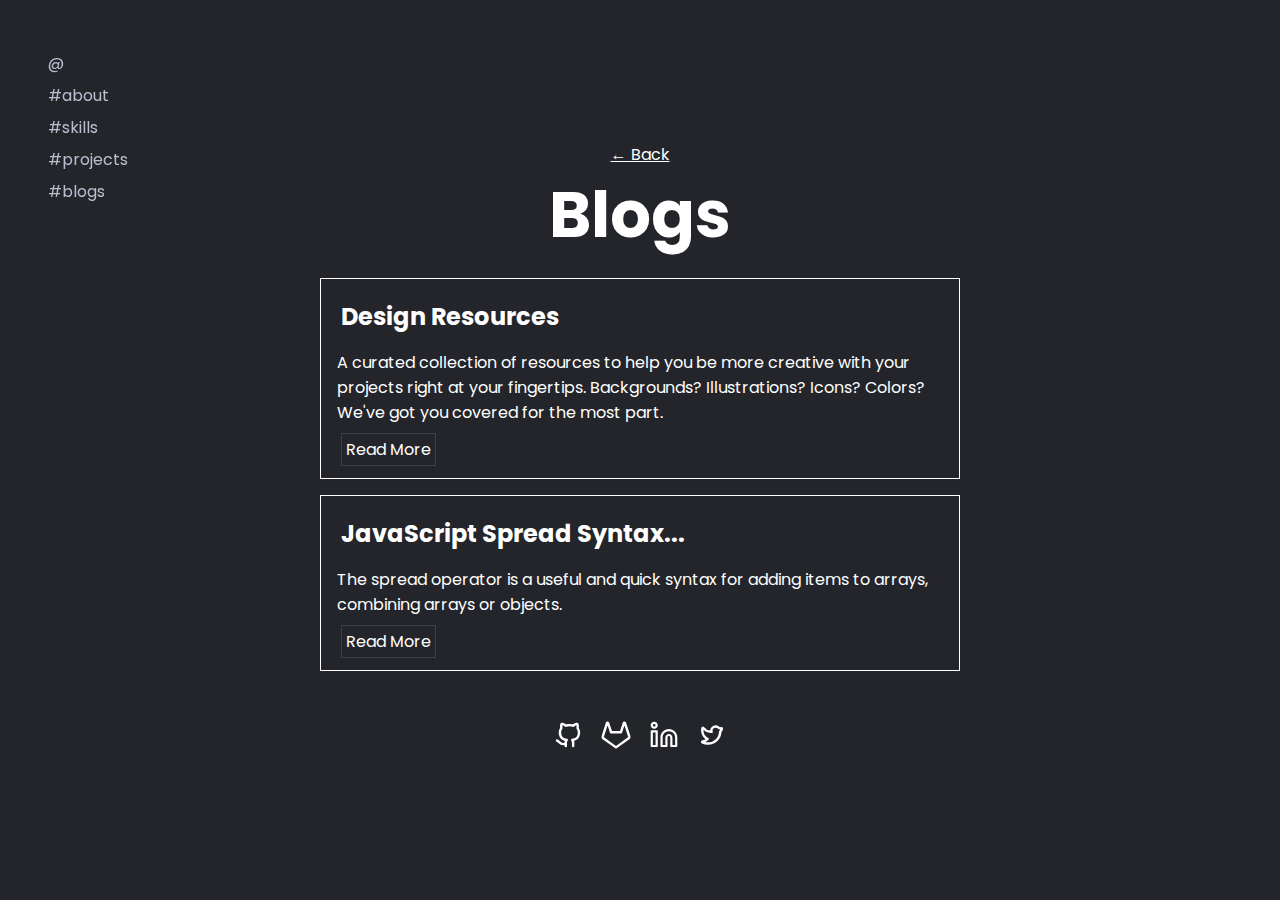
==== blogs.html @ 528c889e "Added js spread syntax blog" ====
<!DOCTYPE html>
<html lang="en">
	<head>
		<meta charset="UTF-8" />
		<meta http-equiv="X-UA-Compatible" content="IE=edge" />
		<meta name="viewport" content="width=device-width, initial-scale=1.0" />
		<link rel="stylesheet" href="./styles/main.css" />
		<link rel="stylesheet" href="./styles/blog.css" />
		<title>Adith A Danthi</title>
	</head>
	<body>
		<nav id="navigation" class="nav">
			<ul>
				<li><a href="./index.html">@</a></li>
				<li><a href="./index.html#about">#about</a></li>
				<li><a href="./index.html#skills">#skills</a></li>
				<li><a href="./index.html#projects">#projects</a></li>
				<li><a href="#blogs">#blogs</a></li>
			</ul>
		</nav>
		<div id="blogs" class="container dark">
			<a class="link" href="./index.html#blogs"> &leftarrow; Back </a>
			<h1 class="heading2">Blogs</h1>
			<div class="blogs-list">
				<div class="card-long">
					<h2 class="blog-title">Design Resources</h2>
					<p>
						A curated collection of resources to help you be more creative with
						your projects right at your fingertips. Backgrounds? Illustrations?
						Icons? Colors? We've got you covered for the most part.
					</p>
					<div class="actions">
						<a class="btn-link" href="./blogs/design_resources.html">
							Read More
						</a>
					</div>
				</div>
				<div class="card-long">
					<h2 class="blog-title">JavaScript Spread Syntax...</h2>
					<p>
						The spread operator is a useful and quick syntax for adding items to
						arrays, combining arrays or objects.
					</p>
					<div class="actions">
						<a class="btn-link" href="./blogs/js_spread_syntax.html">
							Read More
						</a>
					</div>
				</div>
			</div>
			<footer>
				<div class="social-icons">
					<a
						title="GitHub"
						href="https://github.com/adith-a-danthi"
						target="_blank"
					>
						<img class="social-icon" src="assets/github.svg" />
					</a>
					<a
						title="GitLab"
						href="https://gitlab.com/adith_danthi"
						target="_blank"
					>
						<img class="social-icon" src="assets/gitlab.svg" />
					</a>
					<a
						title="LinkedIn"
						href="https://www.linkedin.com/in/adith-a-danthi/"
						target="_blank"
					>
						<img class="social-icon" src="assets/linkedin.svg" />
					</a>
					<a
						title="Twitter"
						href="https://twitter.com/adith_danthi"
						target="_blank"
					>
						<img class="social-icon" src="assets/twitter.svg" />
					</a>
				</div>
			</footer>
		</div>
	</body>
</html>
---- styles/main.css ----
@import url("https://fonts.googleapis.com/css2?family=Poppins:ital,wght@0,400;0,500;0,600;0,700;1,400&display=swap");

:root {
	--dark-color: #23252a;
	--light-color: #ffffff;
	--faded-color: #3c3f44;
	--accent-color: #fd0037;
	--accent-dark-color: #681b2d;
}

*,
*:before,
*:after {
	padding: 0;
	margin: 0;
	box-sizing: border-box;
}

* {
	font-family: "Poppins", sans-serif;
}

html {
	background-color: var(--dark-color);
	color: var(--light-color);
}

.nav {
	position: fixed;
	display: flex;
	justify-content: center;
	align-items: center;
	z-index: 1;
	padding: 3em;
}

.nav ul {
	list-style: none;
}

.nav ul li {
	line-height: 2rem;
}

.nav a {
	text-decoration: none;
	color: #b9bece;
}

.nav a:hover {
	color: var(--accent-color);
}

.container {
	min-height: 100vh;
    /* overflow-y: auto; */
	max-width: 65vw;
	display: flex;
	flex-direction: column;
	align-items: center;
	justify-content: center;
	margin: auto;
	padding: 5em 1em;
}

.light,
.light * {
	/* color: #292b30; */
    color: var(--dark-color);
	background-color: var(--light-color);
}

.dark,
.dark * {
	color: var(--light-color);
	background-color: var(--dark-color);
}

.intro {
	display: flex;
	flex-direction: column;
}

.intro h1,
.heading2 {
	font-size: 4rem;
	align-self: center;
}

.intro h2 {
	font-size: 2.5rem;
	font-weight: 500;
	align-self: center;
}

.accent-text {
	color: var(--accent-color);
}
.accent-dark-text {
	color: var(--accent-dark-color);
}

#hello,
.heading {
	color: var(--faded-color);
	font-size: 10rem;
	align-self: center;
	margin-top: -0.25em;
}

.social-icons {
	display: flex;
	flex-direction: row;
	justify-content: space-evenly;
	align-items: flex-start;
	margin-top: 2rem;
}

.social-icon,
.skill-icon {
	height: 2rem;
	width: 2rem;
	margin: auto 0.5em;
}

.about-text {
	font-size: 1.5rem;
	font-weight: 500;
	text-align: justify;
	margin: 1em;
}

.skills {
	display: flex;
	flex-wrap: wrap;
	justify-content: space-around;
}

.skill {
	text-align: center;
	padding: 5px;
	margin: 5px;
	font-size: 1.5rem;
	display: inline-flex;
}
.blog-list,
.project-list {
    display: flex;
    flex-wrap: wrap;
    justify-content: space-evenly;
	margin: 1em;
}

.card {
    margin: 0.5em;
    padding: 1em;
    width: 300px;
    max-height: 300px;
    border: 1px solid var(--faded-color);
    display: flex;
    flex-direction: column;
    justify-content: space-between;
}

.card * {
    margin: 0.25em;
    padding: 0.25em;
}

.card p {
    text-align: justify;
    overflow: hidden;
    text-overflow: ellipsis;
}

.btn-link-solid {
    margin: 0.25em;
    padding: 0.25em;
    text-decoration: none;
    border: 1px solid var(--light-color);
    background-color: var(--light-color);
    color: var(--dark-color);
}

.btn-link-solid:hover {
    border: 1px solid var(--accent-color);
    background-color: var(--accent-color);
}

.btn-link {
    margin: 0.25em;
    padding: 0.25em;
    text-decoration: none;
    border: 1px solid var(--faded-color);
}

.btn-link:hover {
    color: var(--accent-color);
    border: 1px solid var(--accent-color);
}

@media screen and (max-width: 1200px) {
	.container {
		width: 75vw;
	}
	#hello,
	.heading {
		font-size: 8.5em;
	}
	.intro h1,
    .heading2 {
		font-size: 3em;
	}
	.intro h2 {
		font-size: 1.75em;
	}
	.skill-icon,
	.social-icon {
		height: 1.8rem;
		width: 1.8rem;
	}
	.skill,
	.about-text {
		font-size: 1.5rem;
	}
}

@media screen and (max-width: 768px) {
	.nav {
		display: none;
	}
	.container {
		width: 85vw;
	}
	#hello,
	.heading {
		font-size: 6.5em;
	}
	.intro h1,
    .heading2 {
		font-size: 2.25em;
	}
	.intro h2 {
		font-size: 1.5em;
	}
	.social-icons {
		margin-top: 1.5rem;
	}
	.skill-icon,
	.social-icon {
		height: 1.6rem;
		width: 1.6rem;
	}
	.skill,
	.about-text {
		font-size: 1.2rem;
	}
}

@media screen and (max-width: 568px) {
	#hello,
	.heading {
		font-size: 4.5em;
	}
	.intro h1,
    .heading2 {
		font-size: 1.75em;
	}
	.skill,
	.intro h2,
	.about-text {
		font-size: 1em;
	}
	.social-icons {
		margin-top: 1.25rem;
	}
	.skill-icon,
	.social-icon {
		height: 1.2rem;
		width: 1.2rem;
	}
    .project-list h2 {
        font-size: 1.25rem;
    }
}
---- styles/blog.css ----
:root {
    --code: #f0f0f0;
}

.card-long {
	width: 50vw;
	margin: 1em;
	padding: 0.5em;
	border: 1px solid var(--light-color);
}

.card-long * {
	margin: 0.25em;
	padding: 0.25em;
}

.card-long p {
	word-wrap: normal;
}

.nav,
.nav * {
	background-color: transparent;
}

.subheading {
	font-size: 1.5em;
	margin: 1em auto;
}

.category {
	font-size: 2em;
	margin-top: 1em;
}

.blog {
	display: block;
	max-width: 50vw;
	margin: 2em auto;
	padding: 1em;
	word-wrap: normal;
}

.blog .normal {
	font-size: 1.1em;
	margin: 0.5em 0;
	text-align: justify;
}

.detailed-list li {
	margin: 1em;
}

.list li {
    margin: 0.25em 1em;
}

.link {
	text-decoration: underline;
}

.link:hover {
	color: var(--accent-color);
}

.list-item-title {
	font-size: 1.5em;
}

.code-block,
.code-block * {
    background-color: var(--faded-color);
    color: var(--light-color);
}

.code {
    background-color: var(--code);
}

.spread {
    display: block;
    margin: 0.1em auto;
    padding: 0.1em;
    text-align: center;
    background-color: yellow;
    font-weight: 900;
}

@media screen and (max-width: 1200px) {
	.nav a {
		font-size: 0.75em;
	}
	.blog,
	.card-long {
		width: 65vw;
		max-width: 75vw;
	}
	.category {
		font-size: 1.75em;
	}
	.subheading {
		font-size: 1.5rem;
	}
}

@media screen and (max-width: 768px) {
	.blog,
	.card-long {
		width: 85vw;
		max-width: 85vw;
	}
	.category {
		font-size: 1.5em;
	}
	.subheading,
	.blog-title,
	.list-item-title {
		font-size: 1.2rem;
	}
    code,
	.blog .normal {
		font-size: 1em;
	}
}

@media screen and (max-width: 568px) {
	.category {
		font-size: 1.2em;
	}
	.subheading,
	.list-item-title {
		font-size: 1em;
	}
    code,
	.blog .normal {
		font-size: 0.75em;
	}
}
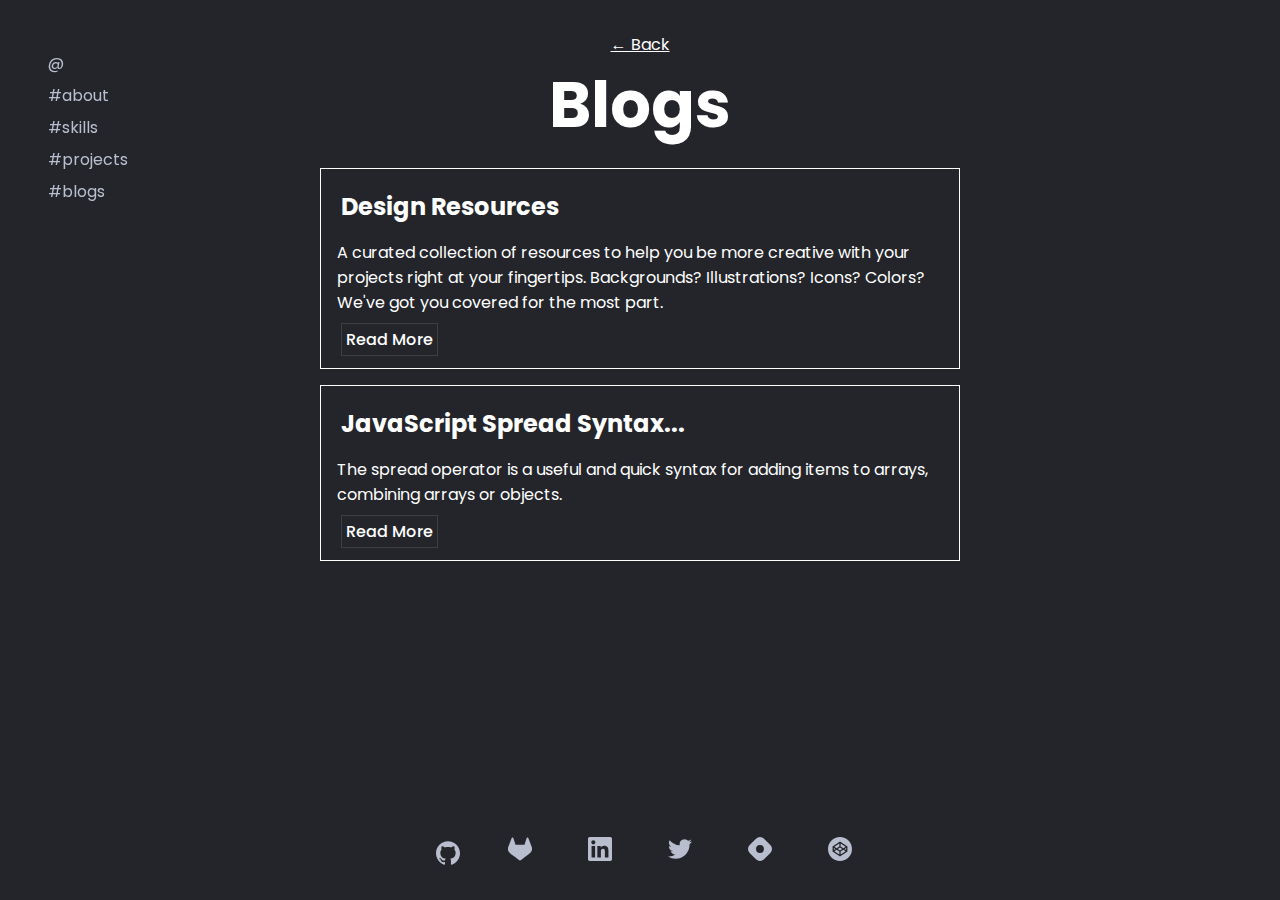
==== commit 95dec0da: "🍱 feat: update social icons and links" ====
--- a/blogs.html
+++ b/blogs.html
@@ -1,85 +1,161 @@
 <!DOCTYPE html>
 <html lang="en">
-	<head>
-		<meta charset="UTF-8" />
-		<meta http-equiv="X-UA-Compatible" content="IE=edge" />
-		<meta name="viewport" content="width=device-width, initial-scale=1.0" />
-		<link rel="stylesheet" href="./styles/main.css" />
-		<link rel="stylesheet" href="./styles/blog.css" />
-		<title>Adith A Danthi</title>
-	</head>
-	<body>
-		<nav id="navigation" class="nav">
-			<ul>
-				<li><a href="./index.html">@</a></li>
-				<li><a href="./index.html#about">#about</a></li>
-				<li><a href="./index.html#skills">#skills</a></li>
-				<li><a href="./index.html#projects">#projects</a></li>
-				<li><a href="#blogs">#blogs</a></li>
-			</ul>
-		</nav>
-		<div id="blogs" class="container dark">
-			<a class="link" href="./index.html#blogs"> &leftarrow; Back </a>
-			<h1 class="heading2">Blogs</h1>
-			<div class="blogs-list">
-				<div class="card-long">
-					<h2 class="blog-title">Design Resources</h2>
-					<p>
-						A curated collection of resources to help you be more creative with
-						your projects right at your fingertips. Backgrounds? Illustrations?
-						Icons? Colors? We've got you covered for the most part.
-					</p>
-					<div class="actions">
-						<a class="btn-link" href="./blogs/design_resources.html">
-							Read More
-						</a>
-					</div>
-				</div>
-				<div class="card-long">
-					<h2 class="blog-title">JavaScript Spread Syntax...</h2>
-					<p>
-						The spread operator is a useful and quick syntax for adding items to
-						arrays, combining arrays or objects.
-					</p>
-					<div class="actions">
-						<a class="btn-link" href="./blogs/js_spread_syntax.html">
-							Read More
-						</a>
-					</div>
-				</div>
-			</div>
-			<footer>
-				<div class="social-icons">
-					<a
-						title="GitHub"
-						href="https://github.com/adith-a-danthi"
-						target="_blank"
-					>
-						<img class="social-icon" src="assets/github.svg" />
-					</a>
-					<a
-						title="GitLab"
-						href="https://gitlab.com/adith_danthi"
-						target="_blank"
-					>
-						<img class="social-icon" src="assets/gitlab.svg" />
-					</a>
-					<a
-						title="LinkedIn"
-						href="https://www.linkedin.com/in/adith-a-danthi/"
-						target="_blank"
-					>
-						<img class="social-icon" src="assets/linkedin.svg" />
-					</a>
-					<a
-						title="Twitter"
-						href="https://twitter.com/adith_danthi"
-						target="_blank"
-					>
-						<img class="social-icon" src="assets/twitter.svg" />
-					</a>
-				</div>
-			</footer>
-		</div>
-	</body>
+  <head>
+    <meta charset="UTF-8" />
+    <meta http-equiv="X-UA-Compatible" content="IE=edge" />
+    <meta name="viewport" content="width=device-width, initial-scale=1.0" />
+    <link rel="shortcut icon" href="./assets/favicon.ico" type="image/x-icon" />
+    <link rel="stylesheet" href="./styles/main.css" />
+    <link rel="stylesheet" href="./styles/blog.css" />
+    <title>Blog | Adith A Danthi</title>
+  </head>
+  <body>
+    <nav id="navigation" class="nav">
+      <ul>
+        <li><a href="./index.html">@</a></li>
+        <li><a href="./index.html#about">#about</a></li>
+        <li><a href="./index.html#skills">#skills</a></li>
+        <li><a href="./index.html#projects">#projects</a></li>
+        <li><a href="#blogs">#blogs</a></li>
+      </ul>
+    </nav>
+    <div id="blogs" class="container dark">
+      <a class="link" href="./index.html#blogs"> &leftarrow; Back </a>
+      <h1 class="heading2">Blogs</h1>
+      <div class="blogs-list flex-grow">
+        <div class="card-long">
+          <h2 class="blog-title">Design Resources</h2>
+          <p>
+            A curated collection of resources to help you be more creative with
+            your projects right at your fingertips. Backgrounds? Illustrations?
+            Icons? Colors? We've got you covered for the most part.
+          </p>
+          <div class="actions">
+            <a class="btn-link" href="./blogs/design_resources.html">
+              Read More
+            </a>
+          </div>
+        </div>
+        <div class="card-long">
+          <h2 class="blog-title">JavaScript Spread Syntax...</h2>
+          <p>
+            The spread operator is a useful and quick syntax for adding items to
+            arrays, combining arrays or objects.
+          </p>
+          <div class="actions">
+            <a class="btn-link" href="./blogs/js_spread_syntax.html">
+              Read More
+            </a>
+          </div>
+        </div>
+      </div>
+      <footer class="footer">
+        <div class="social-icons">
+          <a
+            title="GitHub"
+            href="https://github.com/adith-a-danthi"
+            target="_blank"
+            class="social-icon"
+          >
+            <svg
+              role="img"
+              viewBox="0 0 24 24"
+              xmlns="http://www.w3.org/2000/svg"
+              class="social-icon"
+            >
+              <title>GitHub</title>
+              <path
+                d="M12 .297c-6.63 0-12 5.373-12 12 0 5.303 3.438 9.8 8.205 11.385.6.113.82-.258.82-.577 0-.285-.01-1.04-.015-2.04-3.338.724-4.042-1.61-4.042-1.61C4.422 18.07 3.633 17.7 3.633 17.7c-1.087-.744.084-.729.084-.729 1.205.084 1.838 1.236 1.838 1.236 1.07 1.835 2.809 1.305 3.495.998.108-.776.417-1.305.76-1.605-2.665-.3-5.466-1.332-5.466-5.93 0-1.31.465-2.38 1.235-3.22-.135-.303-.54-1.523.105-3.176 0 0 1.005-.322 3.3 1.23.96-.267 1.98-.399 3-.405 1.02.006 2.04.138 3 .405 2.28-1.552 3.285-1.23 3.285-1.23.645 1.653.24 2.873.12 3.176.765.84 1.23 1.91 1.23 3.22 0 4.61-2.805 5.625-5.475 5.92.42.36.81 1.096.81 2.22 0 1.606-.015 2.896-.015 3.286 0 .315.21.69.825.57C20.565 22.092 24 17.592 24 12.297c0-6.627-5.373-12-12-12"
+              />
+            </svg>
+          </a>
+          <a
+            title="GitLab"
+            href="https://gitlab.com/adith_danthi"
+            target="_blank"
+          >
+            <svg
+              role="img"
+              viewBox="0 0 24 24"
+              xmlns="http://www.w3.org/2000/svg"
+              class="social-icon"
+            >
+              <title>GitLab</title>
+              <path
+                d="m23.6004 9.5927-.0337-.0862L20.3.9814a.851.851 0 0 0-.3362-.405.8748.8748 0 0 0-.9997.0539.8748.8748 0 0 0-.29.4399l-2.2055 6.748H7.5375l-2.2057-6.748a.8573.8573 0 0 0-.29-.4412.8748.8748 0 0 0-.9997-.0537.8585.8585 0 0 0-.3362.4049L.4332 9.5015l-.0325.0862a6.0657 6.0657 0 0 0 2.0119 7.0105l.0113.0087.03.0213 4.976 3.7264 2.462 1.8633 1.4995 1.1321a1.0085 1.0085 0 0 0 1.2197 0l1.4995-1.1321 2.4619-1.8633 5.006-3.7489.0125-.01a6.0682 6.0682 0 0 0 2.0094-7.003z"
+              />
+            </svg>
+          </a>
+          <a
+            title="LinkedIn"
+            href="https://www.linkedin.com/in/adith-a-danthi/"
+            target="_blank"
+          >
+            <svg
+              role="img"
+              viewBox="0 0 24 24"
+              xmlns="http://www.w3.org/2000/svg"
+              class="social-icon"
+            >
+              <title>LinkedIn</title>
+              <path
+                d="M20.447 20.452h-3.554v-5.569c0-1.328-.027-3.037-1.852-3.037-1.853 0-2.136 1.445-2.136 2.939v5.667H9.351V9h3.414v1.561h.046c.477-.9 1.637-1.85 3.37-1.85 3.601 0 4.267 2.37 4.267 5.455v6.286zM5.337 7.433c-1.144 0-2.063-.926-2.063-2.065 0-1.138.92-2.063 2.063-2.063 1.14 0 2.064.925 2.064 2.063 0 1.139-.925 2.065-2.064 2.065zm1.782 13.019H3.555V9h3.564v11.452zM22.225 0H1.771C.792 0 0 .774 0 1.729v20.542C0 23.227.792 24 1.771 24h20.451C23.2 24 24 23.227 24 22.271V1.729C24 .774 23.2 0 22.222 0h.003z"
+              />
+            </svg>
+          </a>
+          <a
+            title="Twitter"
+            href="https://twitter.com/adith_danthi"
+            target="_blank"
+          >
+            <svg
+              role="img"
+              viewBox="0 0 24 24"
+              xmlns="http://www.w3.org/2000/svg"
+              class="social-icon"
+            >
+              <title>Twitter</title>
+              <path
+                d="M23.953 4.57a10 10 0 01-2.825.775 4.958 4.958 0 002.163-2.723c-.951.555-2.005.959-3.127 1.184a4.92 4.92 0 00-8.384 4.482C7.69 8.095 4.067 6.13 1.64 3.162a4.822 4.822 0 00-.666 2.475c0 1.71.87 3.213 2.188 4.096a4.904 4.904 0 01-2.228-.616v.06a4.923 4.923 0 003.946 4.827 4.996 4.996 0 01-2.212.085 4.936 4.936 0 004.604 3.417 9.867 9.867 0 01-6.102 2.105c-.39 0-.779-.023-1.17-.067a13.995 13.995 0 007.557 2.209c9.053 0 13.998-7.496 13.998-13.985 0-.21 0-.42-.015-.63A9.935 9.935 0 0024 4.59z"
+              />
+            </svg>
+          </a>
+          <a
+            title="Hashnode"
+            href="https://adithdanthi.hashnode.dev"
+            target="_blank"
+          >
+            <svg
+              role="img"
+              viewBox="0 0 24 24"
+              xmlns="http://www.w3.org/2000/svg"
+              class="social-icon"
+            >
+              <title>Hashnode</title>
+              <path
+                d="M22.351 8.019l-6.37-6.37a5.63 5.63 0 0 0-7.962 0l-6.37 6.37a5.63 5.63 0 0 0 0 7.962l6.37 6.37a5.63 5.63 0 0 0 7.962 0l6.37-6.37a5.63 5.63 0 0 0 0-7.962zM12 15.953a3.953 3.953 0 1 1 0-7.906 3.953 3.953 0 0 1 0 7.906z"
+              />
+            </svg>
+          </a>
+          <a
+            title="CodePen"
+            href="https://codepen.io/adith-a-danthi"
+            target="_blank"
+          >
+            <svg
+              role="img"
+              viewBox="0 0 24 24"
+              xmlns="http://www.w3.org/2000/svg"
+              class="social-icon"
+            >
+              <title>CodePen</title>
+              <path
+                d="M18.144 13.067v-2.134L16.55 12zm1.276 1.194a.628.628 0 01-.006.083l-.005.028-.011.053-.01.031c-.005.016-.01.031-.017.047l-.014.03a.78.78 0 01-.021.043l-.019.03a.57.57 0 01-.08.1l-.026.025a.602.602 0 01-.036.03l-.029.022-.01.008-6.782 4.522a.637.637 0 01-.708 0L4.864 14.79l-.01-.008a.599.599 0 01-.065-.052l-.026-.025-.032-.034-.021-.028a.588.588 0 01-.067-.11l-.014-.031a.644.644 0 01-.017-.047l-.01-.03c-.004-.018-.008-.036-.01-.054l-.006-.028a.628.628 0 01-.006-.083V9.739c0-.028.002-.055.006-.083l.005-.027.011-.054.01-.03a.574.574 0 01.12-.217l.031-.034.026-.025a.62.62 0 01.065-.052l.01-.008 6.782-4.521a.638.638 0 01.708 0l6.782 4.521.01.008.03.022.035.03c.01.008.017.016.026.025a.545.545 0 01.08.1l.019.03a.633.633 0 01.021.043l.014.03c.007.016.012.032.017.047l.01.031c.004.018.008.036.01.054l.006.027a.619.619 0 01.006.083zM12 0C5.373 0 0 5.372 0 12 0 18.627 5.373 24 12 24c6.628 0 12-5.372 12-12 0-6.627-5.372-12-12-12m0 10.492L9.745 12 12 13.51 14.255 12zm.638 4.124v2.975l4.996-3.33-2.232-1.493zm-6.272-.356l4.996 3.33v-2.974l-2.764-1.849zm11.268-4.52l-4.996-3.33v2.974l2.764 1.85zm-6.272-.356V6.41L6.366 9.74l2.232 1.493zm-5.506 1.549v2.134L7.45 12Z"
+              />
+            </svg>
+          </a>
+        </div>
+      </footer>
+    </div>
+  </body>
 </html>
--- a/styles/main.css
+++ b/styles/main.css
@@ -1,285 +1,313 @@
 @import url("https://fonts.googleapis.com/css2?family=Poppins:ital,wght@0,400;0,500;0,600;0,700;1,400&display=swap");
 
 :root {
-	--dark-color: #23252a;
-	--light-color: #ffffff;
-	--faded-color: #3c3f44;
-	--accent-color: #fd0037;
-	--accent-dark-color: #681b2d;
+  --dark-color: #23252a;
+  --light-color: #ffffff;
+  --faded-color: #3c3f44;
+  --accent-color: #fd0037;
+  --accent-dark-color: #681b2d;
+  --light-fade-color: #b9bece;
 }
 
 *,
 *:before,
 *:after {
-	padding: 0;
-	margin: 0;
-	box-sizing: border-box;
+  padding: 0;
+  margin: 0;
+  box-sizing: border-box;
 }
 
 * {
-	font-family: "Poppins", sans-serif;
+  font-family: "Poppins", sans-serif;
+  scroll-behavior: smooth;
+  transition: all 0.2s ease-in-out;
 }
 
 html {
-	background-color: var(--dark-color);
-	color: var(--light-color);
+  background-color: var(--dark-color);
+  color: var(--light-color);
+}
+
+.flex-grow {
+  flex-grow: 1;
 }
 
 .nav {
-	position: fixed;
-	display: flex;
-	justify-content: center;
-	align-items: center;
-	z-index: 1;
-	padding: 3em;
+  position: fixed;
+  display: flex;
+  justify-content: center;
+  align-items: center;
+  z-index: 1;
+  padding: 3em;
 }
 
 .nav ul {
-	list-style: none;
+  list-style: none;
 }
 
 .nav ul li {
-	line-height: 2rem;
+  line-height: 2rem;
 }
 
 .nav a {
-	text-decoration: none;
-	color: #b9bece;
+  text-decoration: none;
+  color: var(--light-fade-color);
 }
 
 .nav a:hover {
-	color: var(--accent-color);
+  color: var(--accent-color);
 }
 
 .container {
-	min-height: 100vh;
-    /* overflow-y: auto; */
-	max-width: 65vw;
-	display: flex;
-	flex-direction: column;
-	align-items: center;
-	justify-content: center;
-	margin: auto;
-	padding: 5em 1em;
+  min-height: 100vh;
+  max-width: 65vw;
+  display: flex;
+  flex-direction: column;
+  align-items: center;
+  justify-content: center;
+  margin: auto;
+  padding: 2rem 1rem;
 }
 
 .light,
 .light * {
-	/* color: #292b30; */
-    color: var(--dark-color);
-	background-color: var(--light-color);
+  color: var(--dark-color);
+  background-color: var(--light-color);
 }
 
 .dark,
 .dark * {
-	color: var(--light-color);
-	background-color: var(--dark-color);
+  color: var(--light-color);
+  background-color: var(--dark-color);
 }
 
 .intro {
-	display: flex;
-	flex-direction: column;
+  display: flex;
+  flex-direction: column;
 }
 
 .intro h1,
 .heading2 {
-	font-size: 4rem;
-	align-self: center;
+  font-size: 4rem;
+  align-self: center;
 }
 
 .intro h2 {
-	font-size: 2.5rem;
-	font-weight: 500;
-	align-self: center;
+  font-size: 2.5rem;
+  font-weight: 500;
+  align-self: center;
 }
 
 .accent-text {
-	color: var(--accent-color);
+  color: var(--accent-color);
 }
 .accent-dark-text {
-	color: var(--accent-dark-color);
+  color: var(--accent-dark-color);
 }
 
 #hello,
 .heading {
-	color: var(--faded-color);
-	font-size: 10rem;
-	align-self: center;
-	margin-top: -0.25em;
+  color: var(--faded-color);
+  font-size: 10rem;
+  align-self: center;
+  margin-top: -0.25em;
+}
+.heading {
+  font-size: 8.5rem;
 }
 
 .social-icons {
-	display: flex;
-	flex-direction: row;
-	justify-content: space-evenly;
-	align-items: flex-start;
-	margin-top: 2rem;
+  display: flex;
+  flex-direction: row;
+  justify-content: space-evenly;
+  align-items: flex-start;
+  margin-top: 2rem;
 }
 
 .social-icon,
 .skill-icon {
-	height: 2rem;
-	width: 2rem;
-	margin: auto 0.5em;
+  height: 2rem;
+  width: 2rem;
+  margin: auto 0.5em;
+  fill: var(--light-fade-color);
+  transition: all 0.2s ease-in-out;
+}
+
+.social-icon:hover {
+  transform: scale(1.1);
+  fill: var(--light-color);
 }
 
 .about-text {
-	font-size: 1.5rem;
-	font-weight: 500;
-	text-align: justify;
-	margin: 1em;
+  font-size: 1.5rem;
+  font-weight: 500;
+  text-align: justify;
+  margin: 1em;
 }
 
 .skills {
-	display: flex;
-	flex-wrap: wrap;
-	justify-content: space-around;
+  display: grid;
+  width: 100%;
+  grid-template-columns: repeat(auto-fill, minmax(200px, 1fr));
+  place-content: space-evenly;
 }
 
 .skill {
-	text-align: center;
-	padding: 5px;
-	margin: 5px;
-	font-size: 1.5rem;
-	display: inline-flex;
+  text-align: center;
+  padding: 0.5rem;
+  margin: 0.5rem;
+  font-size: 1.5rem;
+  display: inline-flex;
 }
 .blog-list,
 .project-list {
-    display: flex;
-    flex-wrap: wrap;
-    justify-content: space-evenly;
-	margin: 1em;
+  display: flex;
+  flex-wrap: wrap;
+  justify-content: center;
+  align-content: flex-start;
+  margin: 1em;
 }
 
 .card {
-    margin: 0.5em;
-    padding: 1em;
-    width: 300px;
-    max-height: 300px;
-    border: 1px solid var(--faded-color);
-    display: flex;
-    flex-direction: column;
-    justify-content: space-between;
+  margin: 0.5em;
+  padding: 1em;
+  width: 300px;
+  max-height: 300px;
+  border: 1px solid var(--faded-color);
+  display: flex;
+  flex-direction: column;
+  justify-content: space-between;
 }
 
 .card * {
-    margin: 0.25em;
-    padding: 0.25em;
+  margin: 0.25em;
+  padding: 0.25em;
 }
 
 .card p {
-    text-align: justify;
-    overflow: hidden;
-    text-overflow: ellipsis;
+  text-align: justify;
+  overflow: hidden;
+  text-overflow: ellipsis;
 }
 
 .btn-link-solid {
-    margin: 0.25em;
-    padding: 0.25em;
-    text-decoration: none;
-    border: 1px solid var(--light-color);
-    background-color: var(--light-color);
-    color: var(--dark-color);
+  margin: 0.25rem;
+  padding: 0.25rem 0.5rem;
+  font-weight: 500;
+  text-decoration: none;
+  border: 1px solid var(--light-color);
+  background-color: var(--light-color);
+  color: var(--dark-color);
 }
 
 .btn-link-solid:hover {
-    border: 1px solid var(--accent-color);
-    background-color: var(--accent-color);
+  border: 1px solid var(--accent-color);
+  background-color: var(--accent-color);
 }
 
 .btn-link {
-    margin: 0.25em;
-    padding: 0.25em;
-    text-decoration: none;
-    border: 1px solid var(--faded-color);
+  margin: 0.25rem;
+  padding: 0.25rem 0.5rem;
+  font-weight: 500;
+  text-decoration: none;
+  border: 1px solid var(--faded-color);
 }
 
 .btn-link:hover {
-    color: var(--accent-color);
-    border: 1px solid var(--accent-color);
+  color: var(--accent-color);
+  border: 1px solid var(--accent-color);
+}
+
+.footer {
+  width: 65%;
+}
+
+.footer .social-icon {
+  height: 1.5rem;
+  width: 1.5rem;
 }
 
 @media screen and (max-width: 1200px) {
-	.container {
-		width: 75vw;
-	}
-	#hello,
-	.heading {
-		font-size: 8.5em;
-	}
-	.intro h1,
-    .heading2 {
-		font-size: 3em;
-	}
-	.intro h2 {
-		font-size: 1.75em;
-	}
-	.skill-icon,
-	.social-icon {
-		height: 1.8rem;
-		width: 1.8rem;
-	}
-	.skill,
-	.about-text {
-		font-size: 1.5rem;
-	}
+  .container {
+    width: 75vw;
+  }
+  #hello,
+  .heading {
+    font-size: 8.5em;
+  }
+  .intro h1,
+  .heading2 {
+    font-size: 3em;
+  }
+  .intro h2 {
+    font-size: 1.75em;
+  }
+  .skill-icon,
+  .social-icon {
+    height: 1.8rem;
+    width: 1.8rem;
+  }
+  .skill,
+  .about-text {
+    font-size: 1.5rem;
+  }
 }
 
 @media screen and (max-width: 768px) {
-	.nav {
-		display: none;
-	}
-	.container {
-		width: 85vw;
-	}
-	#hello,
-	.heading {
-		font-size: 6.5em;
-	}
-	.intro h1,
-    .heading2 {
-		font-size: 2.25em;
-	}
-	.intro h2 {
-		font-size: 1.5em;
-	}
-	.social-icons {
-		margin-top: 1.5rem;
-	}
-	.skill-icon,
-	.social-icon {
-		height: 1.6rem;
-		width: 1.6rem;
-	}
-	.skill,
-	.about-text {
-		font-size: 1.2rem;
-	}
+  .nav {
+    display: none;
+  }
+  .container {
+    width: 85vw;
+  }
+  #hello,
+  .heading {
+    font-size: 6.5em;
+  }
+  .intro h1,
+  .heading2 {
+    font-size: 2.25em;
+  }
+  .intro h2 {
+    font-size: 1.5em;
+  }
+  .social-icons {
+    margin-top: 1.5rem;
+  }
+  .skill-icon,
+  .social-icon {
+    height: 1.6rem;
+    width: 1.6rem;
+  }
+  .skill,
+  .about-text {
+    font-size: 1.2rem;
+  }
 }
 
 @media screen and (max-width: 568px) {
-	#hello,
-	.heading {
-		font-size: 4.5em;
-	}
-	.intro h1,
-    .heading2 {
-		font-size: 1.75em;
-	}
-	.skill,
-	.intro h2,
-	.about-text {
-		font-size: 1em;
-	}
-	.social-icons {
-		margin-top: 1.25rem;
-	}
-	.skill-icon,
-	.social-icon {
-		height: 1.2rem;
-		width: 1.2rem;
-	}
-    .project-list h2 {
-        font-size: 1.25rem;
-    }
-}
+  #hello,
+  .heading {
+    font-size: 4.5em;
+  }
+  .intro h1,
+  .heading2 {
+    font-size: 1.75em;
+  }
+  .skill,
+  .intro h2,
+  .about-text {
+    font-size: 1em;
+  }
+  .social-icons {
+    margin-top: 1.25rem;
+  }
+  .skill-icon,
+  .social-icon {
+    height: 1.2rem;
+    width: 1.2rem;
+  }
+  .project-list h2 {
+    font-size: 1.25rem;
+  }
+}
--- a/styles/blog.css
+++ b/styles/blog.css
@@ -1,138 +1,138 @@
 :root {
-    --code: #f0f0f0;
+  --code: #f0f0f0;
 }
 
 .card-long {
-	width: 50vw;
-	margin: 1em;
-	padding: 0.5em;
-	border: 1px solid var(--light-color);
+  width: 50vw;
+  margin: 1em;
+  padding: 0.5em;
+  border: 1px solid var(--light-color);
 }
 
 .card-long * {
-	margin: 0.25em;
-	padding: 0.25em;
+  margin: 0.25em;
+  padding: 0.25em;
 }
 
 .card-long p {
-	word-wrap: normal;
+  word-wrap: normal;
 }
 
 .nav,
 .nav * {
-	background-color: transparent;
+  background-color: transparent;
 }
 
 .subheading {
-	font-size: 1.5em;
-	margin: 1em auto;
+  font-size: 1.5em;
+  margin: 1em auto;
 }
 
 .category {
-	font-size: 2em;
-	margin-top: 1em;
+  font-size: 2em;
+  margin-top: 1em;
 }
 
 .blog {
-	display: block;
-	max-width: 50vw;
-	margin: 2em auto;
-	padding: 1em;
-	word-wrap: normal;
+  display: block;
+  max-width: 50vw;
+  margin: 2em auto;
+  padding: 1em;
+  word-wrap: normal;
 }
 
 .blog .normal {
-	font-size: 1.1em;
-	margin: 0.5em 0;
-	text-align: justify;
+  font-size: 1.1em;
+  margin: 0.5em 0;
+  text-align: justify;
 }
 
 .detailed-list li {
-	margin: 1em;
+  margin: 1em;
 }
 
 .list li {
-    margin: 0.25em 1em;
+  margin: 0.25em 1em;
 }
 
 .link {
-	text-decoration: underline;
+  text-decoration: underline;
 }
 
 .link:hover {
-	color: var(--accent-color);
+  color: var(--accent-color);
 }
 
 .list-item-title {
-	font-size: 1.5em;
+  font-size: 1.5em;
 }
 
 .code-block,
 .code-block * {
-    background-color: var(--faded-color);
-    color: var(--light-color);
+  background-color: var(--faded-color);
+  color: var(--light-color);
 }
 
 .code {
-    background-color: var(--code);
+  background-color: var(--code);
 }
 
 .spread {
-    display: block;
-    margin: 0.1em auto;
-    padding: 0.1em;
-    text-align: center;
-    background-color: yellow;
-    font-weight: 900;
+  display: block;
+  margin: 0.1em auto;
+  padding: 0.1em;
+  text-align: center;
+  background-color: yellow;
+  font-weight: 900;
 }
 
 @media screen and (max-width: 1200px) {
-	.nav a {
-		font-size: 0.75em;
-	}
-	.blog,
-	.card-long {
-		width: 65vw;
-		max-width: 75vw;
-	}
-	.category {
-		font-size: 1.75em;
-	}
-	.subheading {
-		font-size: 1.5rem;
-	}
+  .nav a {
+    font-size: 0.75em;
+  }
+  .blog,
+  .card-long {
+    width: 65vw;
+    max-width: 75vw;
+  }
+  .category {
+    font-size: 1.75em;
+  }
+  .subheading {
+    font-size: 1.5rem;
+  }
 }
 
 @media screen and (max-width: 768px) {
-	.blog,
-	.card-long {
-		width: 85vw;
-		max-width: 85vw;
-	}
-	.category {
-		font-size: 1.5em;
-	}
-	.subheading,
-	.blog-title,
-	.list-item-title {
-		font-size: 1.2rem;
-	}
-    code,
-	.blog .normal {
-		font-size: 1em;
-	}
+  .blog,
+  .card-long {
+    width: 85vw;
+    max-width: 85vw;
+  }
+  .category {
+    font-size: 1.5em;
+  }
+  .subheading,
+  .blog-title,
+  .list-item-title {
+    font-size: 1.2rem;
+  }
+  code,
+  .blog .normal {
+    font-size: 1em;
+  }
 }
 
 @media screen and (max-width: 568px) {
-	.category {
-		font-size: 1.2em;
-	}
-	.subheading,
-	.list-item-title {
-		font-size: 1em;
-	}
-    code,
-	.blog .normal {
-		font-size: 0.75em;
-	}
+  .category {
+    font-size: 1.2em;
+  }
+  .subheading,
+  .list-item-title {
+    font-size: 1em;
+  }
+  code,
+  .blog .normal {
+    font-size: 0.75em;
+  }
 }
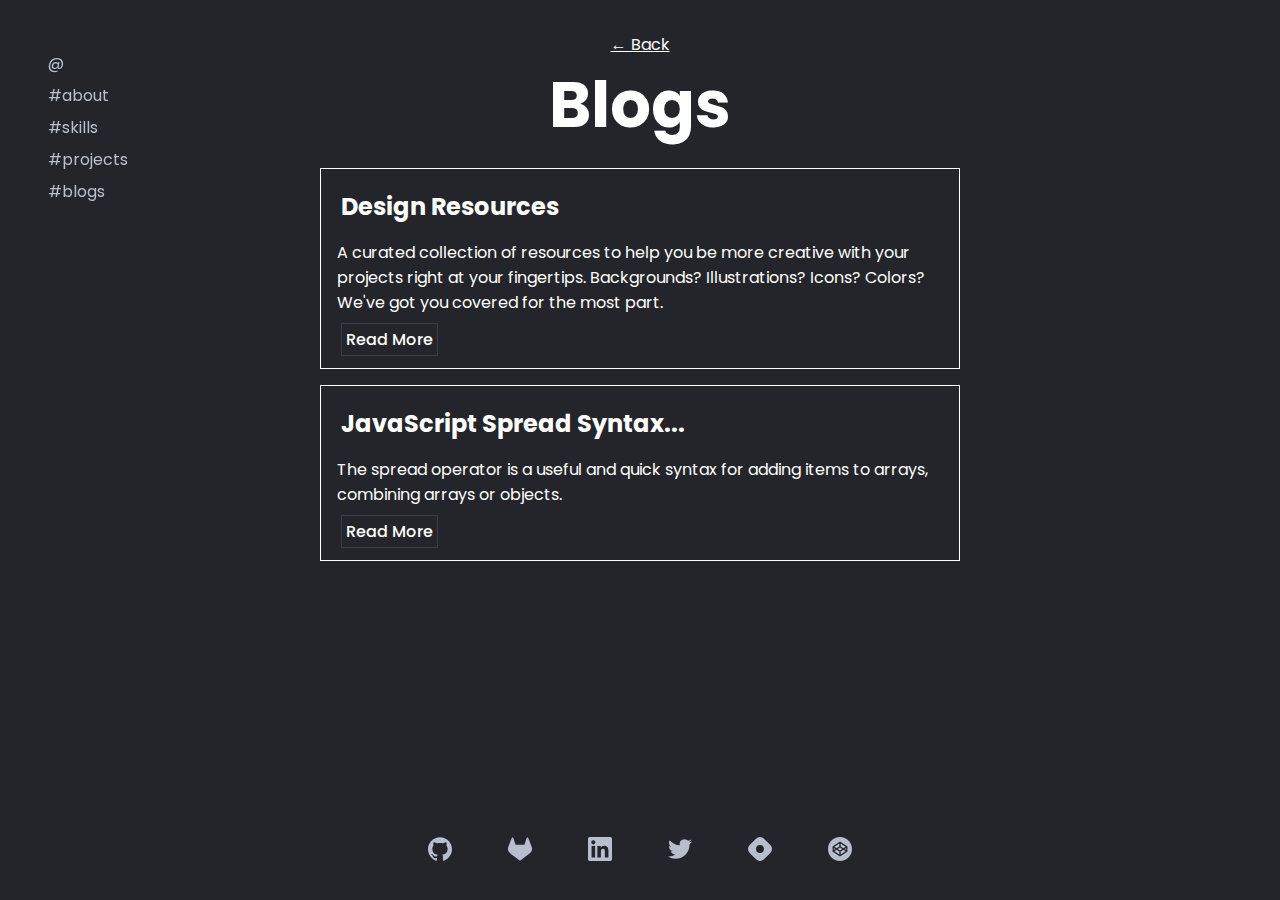
==== commit 148b396f: "fix: fix footer section" ====
--- a/blogs.html
+++ b/blogs.html
@@ -10,6 +10,7 @@
     <title>Blog | Adith A Danthi</title>
   </head>
   <body>
+    <!-- Navigation -->
     <nav id="navigation" class="nav">
       <ul>
         <li><a href="./index.html">@</a></li>
@@ -19,10 +20,13 @@
         <li><a href="#blogs">#blogs</a></li>
       </ul>
     </nav>
-    <div id="blogs" class="container dark">
+
+    <main id="blogs" class="container dark">
       <a class="link" href="./index.html#blogs"> &leftarrow; Back </a>
       <h1 class="heading2">Blogs</h1>
-      <div class="blogs-list flex-grow">
+
+      <!-- Blogs List -->
+      <section class="blogs-list flex-grow">
         <div class="card-long">
           <h2 class="blog-title">Design Resources</h2>
           <p>
@@ -48,14 +52,15 @@
             </a>
           </div>
         </div>
-      </div>
+      </section>
+
+      <!-- Footer -->
       <footer class="footer">
         <div class="social-icons">
           <a
             title="GitHub"
             href="https://github.com/adith-a-danthi"
             target="_blank"
-            class="social-icon"
           >
             <svg
               role="img"
@@ -156,6 +161,6 @@
           </a>
         </div>
       </footer>
-    </div>
+    </main>
   </body>
 </html>
--- a/styles/main.css
+++ b/styles/main.css
@@ -292,7 +292,7 @@
   }
   .intro h1,
   .heading2 {
-    font-size: 1.75em;
+    font-size: 2rem;
   }
   .skill,
   .intro h2,
@@ -310,4 +310,11 @@
   .project-list h2 {
     font-size: 1.25rem;
   }
-}
+  .footer {
+    width: 100%;
+  }
+  .footer .social-icon {
+    height: 1.2rem;
+    width: 1.2rem;
+  }
+}
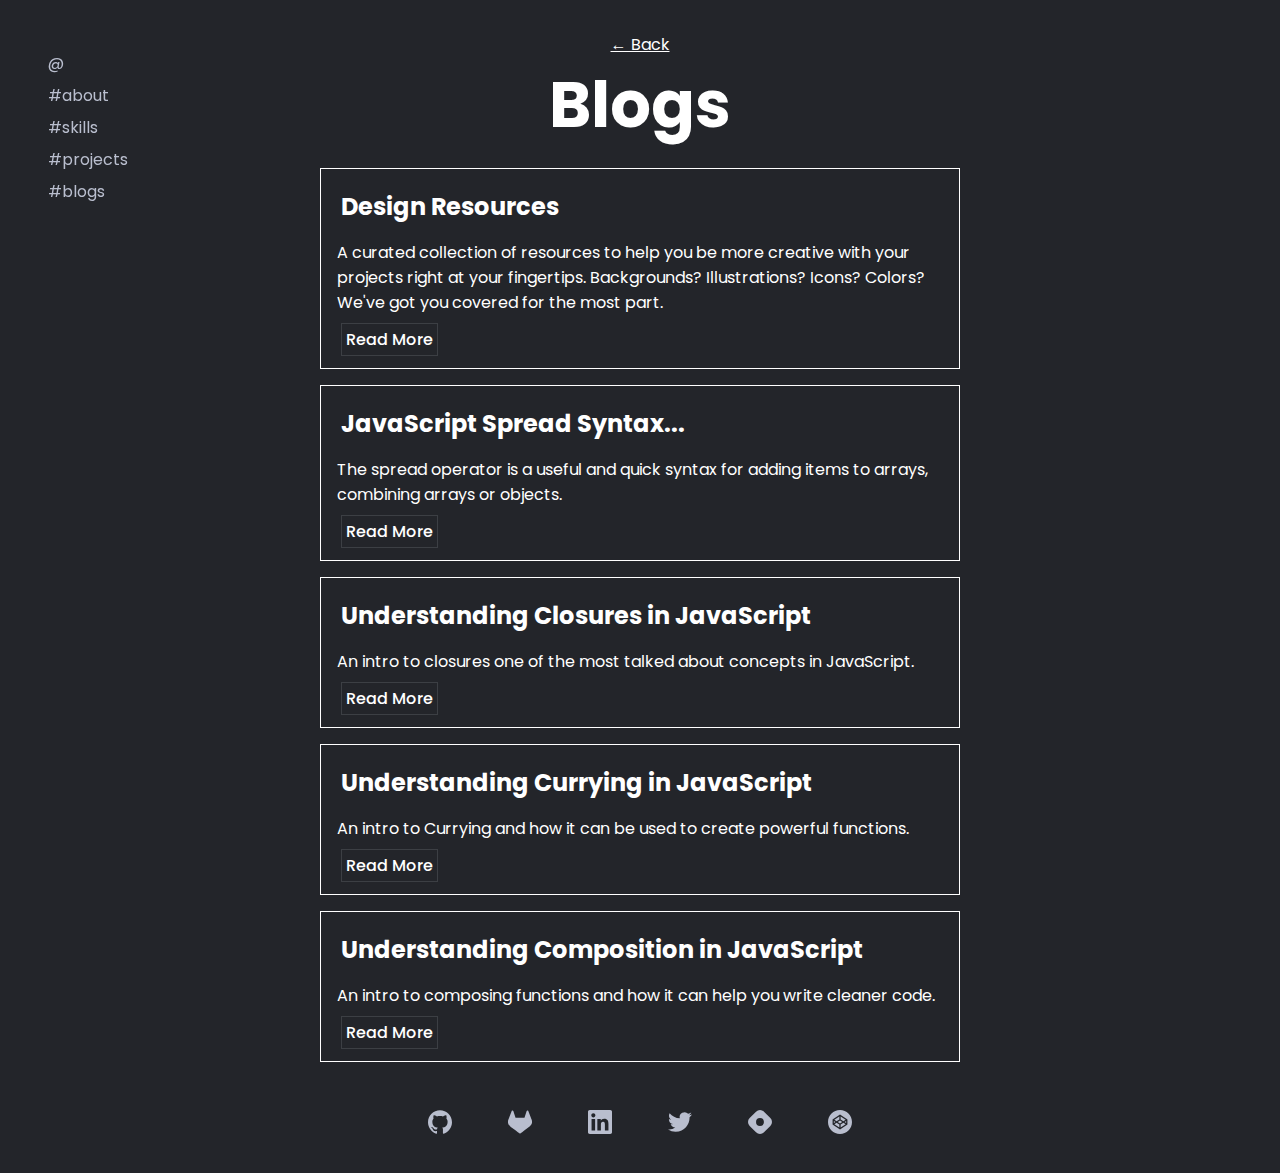
==== commit e1274c9a: "💬 feat: update blogs section and list" ====
--- a/blogs.html
+++ b/blogs.html
@@ -40,6 +40,7 @@
             </a>
           </div>
         </div>
+
         <div class="card-long">
           <h2 class="blog-title">JavaScript Spread Syntax...</h2>
           <p>
@@ -48,6 +49,57 @@
           </p>
           <div class="actions">
             <a class="btn-link" href="./blogs/js_spread_syntax.html">
+              Read More
+            </a>
+          </div>
+        </div>
+
+        <div class="card-long">
+          <h2 class="blog-title">Understanding Closures in JavaScript</h2>
+          <p>
+            An intro to closures one of the most talked about concepts in
+            JavaScript.
+          </p>
+          <div class="actions">
+            <a
+              class="btn-link"
+              href="https://adithdanthi.hashnode.dev/understanding-closures-in-javascript"
+              target="_blank"
+            >
+              Read More
+            </a>
+          </div>
+        </div>
+
+        <div class="card-long">
+          <h2 class="blog-title">Understanding Currying in JavaScript</h2>
+          <p>
+            An intro to Currying and how it can be used to create powerful
+            functions.
+          </p>
+          <div class="actions">
+            <a
+              class="btn-link"
+              href="https://adithdanthi.hashnode.dev/understanding-currying-in-javascript"
+              target="_blank"
+            >
+              Read More
+            </a>
+          </div>
+        </div>
+
+        <div class="card-long">
+          <h2 class="blog-title">Understanding Composition in JavaScript</h2>
+          <p>
+            An intro to composing functions and how it can help you write
+            cleaner code.
+          </p>
+          <div class="actions">
+            <a
+              class="btn-link"
+              href="https://adithdanthi.hashnode.dev/understanding-composition-in-javascript"
+              target="_blank"
+            >
               Read More
             </a>
           </div>
--- a/styles/main.css
+++ b/styles/main.css
@@ -200,6 +200,12 @@
   color: var(--dark-color);
 }
 
+.light .btn-link-solid {
+  border: 1px solid var(--faded-color);
+  background-color: var(--faded-color);
+  color: var(--light-color);
+}
+
 .btn-link-solid:hover {
   border: 1px solid var(--accent-color);
   background-color: var(--accent-color);
